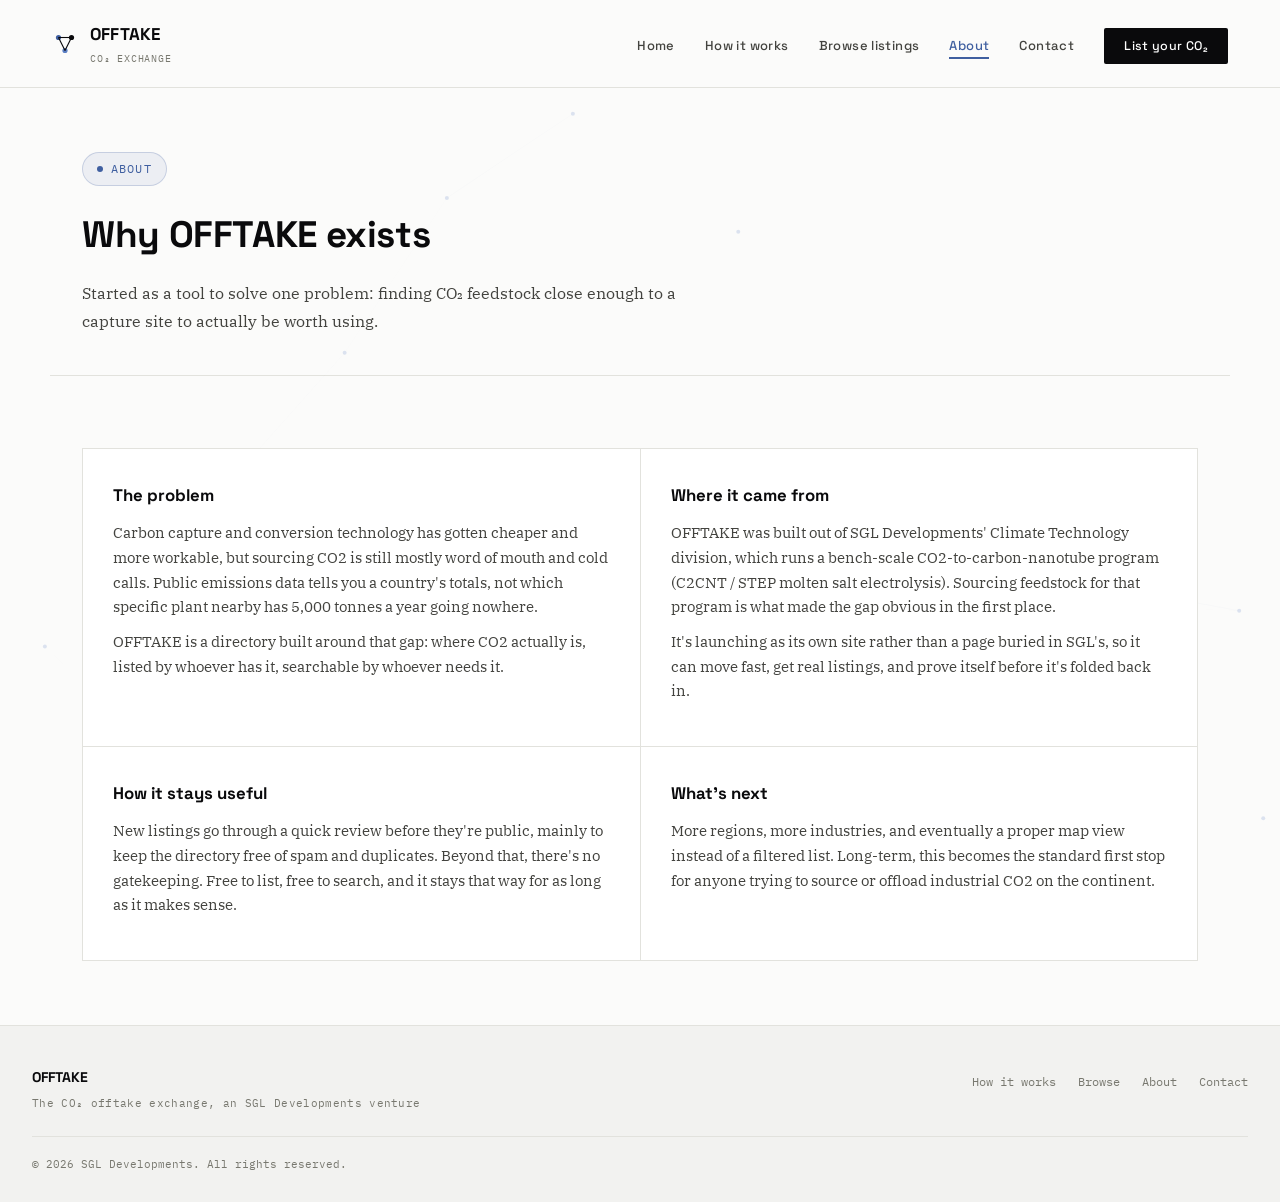
==== about.html @ b234b7af "offtake v1" ====
<!DOCTYPE html>
<html lang="en">
<head>
<meta charset="UTF-8">
<meta name="viewport" content="width=device-width, initial-scale=1.0">
<title>About | OFFTAKE</title>
<meta name="description" content="About OFFTAKE, an SGL Developments venture.">
<style>
@import url('https://fonts.googleapis.com/css2?family=Space+Grotesk:wght@400;500;600;700&family=IBM+Plex+Serif:ital,wght@0,400;0,500;0,600;1,400&family=IBM+Plex+Mono:wght@400;500&display=swap');

:root{
  --c-bg:#fbfbfa;
  --c-panel:#ffffff;
  --c-panel-2:#f2f2f0;
  --c-ink:#0a0a0c;
  --c-ink-soft:#43433f;
  --c-gray-3:#78786f;
  --c-gray-line:#e2e2dd;
  --c-blue:#3f5fa0;
  --c-blue-bright:#5b7fc4;
  --c-blue-dim:rgba(63,95,160,0.08);
  --c-blue-glow:rgba(91,127,196,0.18);
  --font-d:'Space Grotesk',sans-serif;
  --font-b:'IBM Plex Serif',serif;
  --font-m:'IBM Plex Mono',monospace;
}
*{box-sizing:border-box;}
html{scroll-behavior:smooth;}
body{
  margin:0;background:var(--c-bg);color:var(--c-ink);
  font-family:var(--font-b);font-size:16.5px;line-height:1.7;
  -webkit-font-smoothing:antialiased;
}
a{color:var(--c-blue);text-decoration:none;}
a:hover{text-decoration:underline;}
::selection{background:var(--c-blue-glow);}

.node-field{position:fixed;inset:0;pointer-events:none;z-index:0;opacity:0.55;}

/* header */
.site-header{position:sticky;top:0;z-index:100;background:rgba(251,251,250,0.9);backdrop-filter:blur(10px);border-bottom:1px solid var(--c-gray-line);}
.header-inner{max-width:1240px;margin:0 auto;display:flex;align-items:center;justify-content:space-between;padding:20px 32px;}
.logo-mark{display:flex;align-items:center;gap:12px;}
.logo-mark svg{width:26px;height:26px;flex-shrink:0;}
.logo-text{font-family:var(--font-d);font-weight:700;font-size:17px;letter-spacing:0.01em;color:var(--c-ink);line-height:1.2;}
.logo-sub{font-family:var(--font-m);font-size:10px;letter-spacing:0.08em;text-transform:uppercase;color:var(--c-gray-3);display:block;margin-top:2px;}
.main-nav ul{display:flex;gap:30px;list-style:none;margin:0;padding:0;align-items:center;}
.main-nav a{font-family:var(--font-d);font-size:13px;font-weight:500;letter-spacing:0.03em;color:var(--c-ink-soft);}
.main-nav a:hover, .main-nav a.active{color:var(--c-blue);text-decoration:none;}
.main-nav a.active{border-bottom:2px solid var(--c-blue);padding-bottom:3px;}
.nav-cta{background:var(--c-ink);color:#fff !important;padding:10px 20px;border-radius:2px;font-size:12.5px !important;border-bottom:none !important;}
.nav-cta:hover{background:var(--c-blue);text-decoration:none !important;}
@media(max-width:760px){.main-nav ul{gap:16px;flex-wrap:wrap;}.main-nav a{font-size:11.5px;}.header-inner{flex-wrap:wrap;row-gap:12px;}}

/* page header used on inner pages instead of the full hero */
.page-head{max-width:1180px;margin:0 auto;padding:64px 32px 40px;border-bottom:1px solid var(--c-gray-line);}
.page-head .eyebrow{margin-bottom:18px;}
.page-head h1{font-family:var(--font-d);font-size:2.3rem;font-weight:700;letter-spacing:-0.01em;margin:0 0 14px;color:var(--c-ink);}
.page-head p{font-size:16px;color:var(--c-ink-soft);max-width:620px;margin:0;}

/* hero (home page only) */
.hero{position:relative;padding:100px 32px 70px;overflow:hidden;border-bottom:1px solid var(--c-gray-line);}
.hero::before{content:'';position:absolute;inset:-10% -10% auto -10%;height:520px;background:radial-gradient(ellipse 55% 55% at 70% 20%, var(--c-blue-glow), transparent 70%);pointer-events:none;}
.hero-inner{max-width:880px;margin:0 auto;position:relative;z-index:2;text-align:left;}
.eyebrow{font-family:var(--font-m);font-size:11.5px;letter-spacing:0.1em;text-transform:uppercase;color:var(--c-blue);display:inline-flex;align-items:center;gap:8px;padding:6px 14px;background:var(--c-blue-dim);border:1px solid rgba(63,95,160,0.22);border-radius:20px;margin-bottom:26px;}
.eyebrow::before{content:'';width:6px;height:6px;border-radius:50%;background:var(--c-blue);}
h1.hero-title{font-family:var(--font-d);font-size:3.1rem;line-height:1.08;font-weight:700;letter-spacing:-0.02em;margin:0 0 22px;color:var(--c-ink);}
h1.hero-title em{font-style:normal;color:var(--c-blue);}
.hero-sub{font-family:var(--font-b);font-size:1.12rem;color:var(--c-ink-soft);max-width:620px;margin:0 0 36px;}
.hero-cta{display:flex;gap:14px;flex-wrap:wrap;margin-bottom:56px;}
.btn{font-family:var(--font-d);font-size:13.5px;font-weight:600;letter-spacing:0.02em;padding:14px 26px;border-radius:2px;display:inline-block;cursor:pointer;border:none;transition:all .15s;}
.btn-primary{background:var(--c-ink);color:#fff;}
.btn-primary:hover{background:var(--c-blue);text-decoration:none;transform:translateY(-1px);}
.btn-ghost{border:1px solid var(--c-ink);color:var(--c-ink);background:transparent;}
.btn-ghost:hover{border-color:var(--c-blue);color:var(--c-blue);text-decoration:none;}

.stat-strip{display:grid;grid-template-columns:repeat(4,1fr);gap:1px;background:var(--c-gray-line);border:1px solid var(--c-gray-line);max-width:880px;}
.stat-card{background:var(--c-panel);padding:22px 20px;}
.stat-num{font-family:var(--font-d);font-size:1.7rem;font-weight:700;color:var(--c-ink);}
.stat-label{font-family:var(--font-m);font-size:10px;text-transform:uppercase;letter-spacing:0.06em;color:var(--c-gray-3);margin-top:6px;}
@media(max-width:700px){.stat-strip{grid-template-columns:1fr 1fr;}h1.hero-title{font-size:2.2rem;}}

section.block{max-width:1180px;margin:0 auto;padding:64px 32px;border-bottom:1px solid var(--c-gray-line);position:relative;z-index:2;}
section.block:last-of-type{border-bottom:none;}
.section-head{max-width:680px;margin:0 0 32px;}
.section-label{font-family:var(--font-m);font-size:11px;text-transform:uppercase;letter-spacing:0.1em;color:var(--c-blue);margin-bottom:10px;display:block;}
.section-head h2{font-family:var(--font-d);font-size:1.8rem;font-weight:700;letter-spacing:-0.01em;color:var(--c-ink);margin:0 0 12px;}
.section-head p{color:var(--c-ink-soft);font-size:15.5px;max-width:640px;}

.how-grid{display:grid;grid-template-columns:repeat(3,1fr);gap:1px;background:var(--c-gray-line);border:1px solid var(--c-gray-line);}
.how-card{background:var(--c-panel);padding:30px 26px;}
.how-num{font-family:var(--font-m);font-size:11px;color:var(--c-blue);margin-bottom:14px;}
.how-card h3{font-family:var(--font-d);font-size:16px;font-weight:600;margin:0 0 10px;color:var(--c-ink);}
.how-card p{font-size:14.5px;color:var(--c-ink-soft);margin:0;}
@media(max-width:760px){.how-grid{grid-template-columns:1fr;}}

.search-panel{background:var(--c-panel);border:1px solid var(--c-gray-line);padding:24px 26px;margin-bottom:28px;}
.search-row{display:grid;grid-template-columns:1.3fr 1fr 1fr 1fr auto;gap:12px;align-items:end;}
.field label{display:block;font-family:var(--font-m);font-size:10.5px;text-transform:uppercase;letter-spacing:0.05em;color:var(--c-gray-3);margin-bottom:7px;}
.field input, .field select{width:100%;padding:10px 12px;border:1px solid var(--c-gray-line);background:var(--c-bg);font-family:var(--font-b);font-size:14px;color:var(--c-ink);border-radius:2px;}
.field input:focus, .field select:focus{outline:none;border-color:var(--c-blue);}
@media(max-width:900px){.search-row{grid-template-columns:1fr 1fr;}}

.results-meta{font-family:var(--font-m);font-size:12px;color:var(--c-gray-3);margin-bottom:16px;}
.listing-grid{display:grid;grid-template-columns:repeat(3,1fr);gap:16px;}
.listing-card{background:var(--c-panel);border:1px solid var(--c-gray-line);padding:22px 22px 20px;position:relative;transition:border-color .15s,transform .15s;}
.listing-card:hover{border-color:var(--c-blue-bright);transform:translateY(-2px);}
.listing-top{display:flex;justify-content:space-between;align-items:flex-start;margin-bottom:14px;}
.listing-industry{font-family:var(--font-m);font-size:10px;text-transform:uppercase;letter-spacing:0.06em;color:var(--c-blue);background:var(--c-blue-dim);padding:4px 9px;border-radius:12px;}
.listing-status{font-family:var(--font-m);font-size:9.5px;text-transform:uppercase;color:var(--c-gray-3);}
.listing-card h3{font-family:var(--font-d);font-size:16px;font-weight:600;margin:0 0 6px;color:var(--c-ink);}
.listing-loc{font-family:var(--font-m);font-size:12px;color:var(--c-gray-3);margin-bottom:14px;}
.listing-metrics{display:flex;gap:18px;margin-bottom:14px;}
.lm-val{font-family:var(--font-d);font-size:1.2rem;font-weight:700;color:var(--c-ink);}
.lm-label{font-family:var(--font-m);font-size:9.5px;text-transform:uppercase;color:var(--c-gray-3);margin-top:2px;}
.listing-notes{font-size:13.5px;color:var(--c-ink-soft);margin-bottom:16px;min-height:36px;}
.listing-request{display:block;text-align:center;font-family:var(--font-d);font-size:12.5px;font-weight:600;padding:9px;border:1px solid var(--c-ink);color:var(--c-ink);border-radius:2px;}
.listing-request:hover{background:var(--c-ink);color:#fff;text-decoration:none;}
@media(max-width:900px){.listing-grid{grid-template-columns:1fr 1fr;}}
@media(max-width:640px){.listing-grid{grid-template-columns:1fr;}}
.empty-state{font-family:var(--font-m);font-size:13px;color:var(--c-gray-3);padding:30px 0;text-align:center;}

/* the submit-a-listing form, lives on its own page now */
.form-shell{background:var(--c-panel);border:1px solid var(--c-gray-line);padding:36px;max-width:640px;}
.form-grid{display:grid;grid-template-columns:1fr 1fr;gap:16px;}
.form-grid .full{grid-column:1 / -1;}
.field textarea{width:100%;padding:10px 12px;border:1px solid var(--c-gray-line);background:var(--c-bg);font-family:var(--font-b);font-size:14px;color:var(--c-ink);border-radius:2px;resize:vertical;min-height:80px;}
.form-actions{margin-top:24px;display:flex;gap:12px;}
.form-success{display:none;background:var(--c-panel);border:1px solid var(--c-blue-bright);padding:36px;max-width:640px;}
.form-success h3{font-family:var(--font-d);font-size:1.2rem;margin:0 0 10px;color:var(--c-ink);}
.form-success p{color:var(--c-ink-soft);margin:0;}

.edge-grid{display:grid;grid-template-columns:1fr 1fr;gap:1px;background:var(--c-gray-line);border:1px solid var(--c-gray-line);}
.edge-panel{background:var(--c-panel);padding:32px 30px;}
.edge-panel h3{font-family:var(--font-d);font-size:1.05rem;font-weight:700;margin:0 0 12px;color:var(--c-ink);}
.edge-panel p{font-size:14.5px;color:var(--c-ink-soft);margin:0;}
@media(max-width:760px){.edge-grid{grid-template-columns:1fr;}}

/* about page bits */
.about-grid{display:grid;grid-template-columns:1fr 1fr;gap:1px;background:var(--c-gray-line);border:1px solid var(--c-gray-line);margin-top:8px;}
.about-panel{background:var(--c-panel);padding:32px 30px;}
.about-panel h3{font-family:var(--font-d);font-size:1.05rem;font-weight:700;margin:0 0 12px;color:var(--c-ink);}
.about-panel p{font-size:14.5px;color:var(--c-ink-soft);margin:0 0 10px;}
@media(max-width:760px){.about-grid{grid-template-columns:1fr;}}

/* contact page */
.contact-grid{display:grid;grid-template-columns:1fr 1fr;gap:40px;align-items:start;}
.contact-card{background:var(--c-panel);border:1px solid var(--c-gray-line);padding:30px;}
.contact-card h3{font-family:var(--font-d);font-size:1.05rem;margin:0 0 14px;color:var(--c-ink);}
.contact-row{display:flex;justify-content:space-between;padding:12px 0;border-top:1px solid var(--c-gray-line);font-family:var(--font-m);font-size:13px;}
.contact-row:first-of-type{border-top:none;}
.contact-row span:first-child{color:var(--c-gray-3);}
@media(max-width:820px){.contact-grid{grid-template-columns:1fr;}}

.site-footer{border-top:1px solid var(--c-gray-line);background:var(--c-panel-2);padding:40px 32px 28px;}
.footer-inner{max-width:1240px;margin:0 auto;}
.footer-top{display:flex;justify-content:space-between;flex-wrap:wrap;gap:20px;margin-bottom:24px;}
.footer-brand{font-family:var(--font-d);font-size:14px;font-weight:700;color:var(--c-ink);}
.footer-brand span{font-family:var(--font-m);font-weight:400;font-size:11px;color:var(--c-gray-3);display:block;margin-top:4px;letter-spacing:0.03em;}
.footer-links{display:flex;gap:22px;list-style:none;margin:0;padding:0;}
.footer-links a{font-family:var(--font-m);font-size:12px;color:var(--c-gray-3);}
.footer-links a:hover{color:var(--c-blue);}
.footer-bottom{font-family:var(--font-m);font-size:11px;color:var(--c-gray-3);border-top:1px solid var(--c-gray-line);padding-top:18px;display:flex;justify-content:space-between;flex-wrap:wrap;gap:8px;}
@media(max-width:600px){h1.hero-title{font-size:2.1rem;}.page-head h1{font-size:1.8rem;}}

</style>
</head>
<body>

<svg class="node-field" id="node-field" xmlns="http://www.w3.org/2000/svg"></svg>

<header class="site-header">
  <div class="header-inner">
    <a href="index.html" class="logo-mark">
      <svg viewBox="0 0 24 24" fill="none" xmlns="http://www.w3.org/2000/svg">
        <circle cx="6" cy="6" r="2.4" fill="#3f5fa0"/>
        <circle cx="18" cy="6" r="2.4" fill="#0a0a0c"/>
        <circle cx="12" cy="18" r="2.4" fill="#5b7fc4"/>
        <line x1="6" y1="6" x2="18" y2="6" stroke="#0a0a0c" stroke-width="1"/>
        <line x1="6" y1="6" x2="12" y2="18" stroke="#0a0a0c" stroke-width="1"/>
        <line x1="18" y1="6" x2="12" y2="18" stroke="#0a0a0c" stroke-width="1"/>
      </svg>
      <div><span class="logo-text">OFFTAKE</span><span class="logo-sub">CO&#8322; Exchange</span></div>
    </a>
    <nav class="main-nav" aria-label="Primary">
      <ul>
        <li><a href="index.html">Home</a></li>
        <li><a href="how-it-works.html">How it works</a></li>
        <li><a href="browse.html">Browse listings</a></li>
        <li><a href="about.html" class="active">About</a></li>
        <li><a href="contact.html">Contact</a></li>
        <li><a href="list.html" class="nav-cta">List your CO&#8322;</a></li>
      </ul>
    </nav>
  </div>
</header>

<div class="page-head">
  <span class="eyebrow">About</span>
  <h1>Why OFFTAKE exists</h1>
  <p>Started as a tool to solve one problem: finding CO&#8322; feedstock close enough to a capture site to actually be worth using.</p>
</div>

<section class="block">
  <div class="about-grid">
    <div class="about-panel">
      <h3>The problem</h3>
      <p>Carbon capture and conversion technology has gotten cheaper and more workable, but sourcing CO2 is still mostly word of mouth and cold calls. Public emissions data tells you a country's totals, not which specific plant nearby has 5,000 tonnes a year going nowhere.</p>
      <p>OFFTAKE is a directory built around that gap: where CO2 actually is, listed by whoever has it, searchable by whoever needs it.</p>
    </div>
    <div class="about-panel">
      <h3>Where it came from</h3>
      <p>OFFTAKE was built out of SGL Developments' Climate Technology division, which runs a bench-scale CO2-to-carbon-nanotube program (C2CNT / STEP molten salt electrolysis). Sourcing feedstock for that program is what made the gap obvious in the first place.</p>
      <p>It's launching as its own site rather than a page buried in SGL's, so it can move fast, get real listings, and prove itself before it's folded back in.</p>
    </div>
    <div class="about-panel">
      <h3>How it stays useful</h3>
      <p>New listings go through a quick review before they're public, mainly to keep the directory free of spam and duplicates. Beyond that, there's no gatekeeping. Free to list, free to search, and it stays that way for as long as it makes sense.</p>
    </div>
    <div class="about-panel">
      <h3>What's next</h3>
      <p>More regions, more industries, and eventually a proper map view instead of a filtered list. Long-term, this becomes the standard first stop for anyone trying to source or offload industrial CO2 on the continent.</p>
    </div>
  </div>
</section>

<footer class="site-footer">
  <div class="footer-inner">
    <div class="footer-top">
      <div class="footer-brand">OFFTAKE<span>The CO&#8322; offtake exchange, an SGL Developments venture</span></div>
      <ul class="footer-links">
        <li><a href="how-it-works.html">How it works</a></li>
        <li><a href="browse.html">Browse</a></li>
        <li><a href="about.html">About</a></li>
        <li><a href="contact.html">Contact</a></li>
      </ul>
    </div>
    <div class="footer-bottom">
      <span>&copy; 2026 SGL Developments. All rights reserved.</span>
    </div>
  </div>
</footer>

<script>
window.OFFTAKE_CONFIG = {
  SUPABASE_URL: "",
  SUPABASE_ANON_KEY: "",
  TABLE_NAME: "co2_listings",
  CONTACT_INBOX: "exchange@sgldevelopments.site"
};
</script>
<script>
// listings, either from supabase if config.js is filled in, or this seed set
// company names here are placeholders, swap for real ones once real listings come in

var SEED_LISTINGS = [
  {id:"s1", company:"Highveld Brewing Co.", industry:"Brewery", country:"South Africa", region:"Gauteng", postal:"1930", volume:3200, purity:"Food-grade", notes:"Fermentation CO2, currently vented, available immediately.", email:"ops@example-brewery.co.za", status:"verified"},
  {id:"s2", company:"Vaal Cement Works", industry:"Cement", country:"South Africa", region:"Gauteng", postal:"1911", volume:48000, purity:"Industrial", notes:"Flue gas stream, capture-ready site, looking for long-term offtake.", email:"sustainability@example-cement.co.za", status:"verified"},
  {id:"s3", company:"Sedibeng Chemical Supply", industry:"Chemical", country:"South Africa", region:"Gauteng", postal:"1900", volume:12500, purity:"Industrial", notes:"Byproduct CO2 from ammonia process.", email:"info@example-chem.co.za", status:"verified"},
  {id:"s4", company:"Karoo Power Station", industry:"Power", country:"South Africa", region:"Northern Cape", postal:"8801", volume:210000, purity:"Industrial", notes:"Large-scale flue gas, exploring pilot capture partnerships.", email:"partnerships@example-power.co.za", status:"verified"},
  {id:"s5", company:"Durban Gas Distributors", industry:"Gas supplier", country:"South Africa", region:"KwaZulu-Natal", postal:"4001", volume:5400, purity:"Food-grade", notes:"Surplus food-grade CO2, flexible contract terms.", email:"sales@example-gas.co.za", status:"verified"},
  {id:"s6", company:"Nairobi Craft Brewers", industry:"Brewery", country:"Kenya", region:"Nairobi", postal:"00100", volume:1800, purity:"Food-grade", notes:"Small volume, ideal for pilot-scale buyers.", email:"hello@example-nairobi.co.ke", status:"verified"}
];

var sessionAdded = JSON.parse(localStorage.getItem("offtake_local_listings") || "[]");

function configured(){
  var c = window.OFFTAKE_CONFIG || {};
  return !!(c.SUPABASE_URL && c.SUPABASE_ANON_KEY);
}

function fetchListings(){
  if (!configured()){
    return Promise.resolve(SEED_LISTINGS.concat(sessionAdded));
  }
  var c = window.OFFTAKE_CONFIG;
  var url = c.SUPABASE_URL + "/rest/v1/" + c.TABLE_NAME + "?select=*&status=eq.verified";
  return fetch(url, {
    headers: { "apikey": c.SUPABASE_ANON_KEY, "Authorization": "Bearer " + c.SUPABASE_ANON_KEY }
  }).then(function(r){ return r.json(); })
    .then(function(rows){
      return rows.map(function(r){
        return { id:r.id, company:r.company_name, industry:r.industry, country:r.country, region:r.region, postal:r.postal_code, volume:r.co2_volume_tpy, purity:r.co2_purity, notes:r.notes, email:r.contact_email, status:r.status };
      }).concat(sessionAdded);
    })
    .catch(function(){ return SEED_LISTINGS.concat(sessionAdded); });
}

function matchesFilters(l, loc, industry, minvol, purity){
  if (loc){
    var hay = (l.country+" "+l.region+" "+l.postal).toLowerCase();
    if (hay.indexOf(loc.toLowerCase()) === -1) return false;
  }
  if (industry && l.industry !== industry) return false;
  if (minvol && Number(l.volume) < Number(minvol)) return false;
  if (purity && l.purity !== purity) return false;
  return true;
}

function renderStats(list){
  var elListings = document.getElementById("stat-listings");
  if (!elListings) return;
  elListings.textContent = list.length;
  var vol = list.reduce(function(s,l){ return s + (Number(l.volume)||0); },0);
  document.getElementById("stat-volume").textContent = vol >= 1000 ? Math.round(vol/1000)+"k" : vol;
  document.getElementById("stat-regions").textContent = new Set(list.map(function(l){return l.region;})).size;
  document.getElementById("stat-industries").textContent = new Set(list.map(function(l){return l.industry;})).size;
}

function renderListings(list){
  var grid = document.getElementById("listing-grid");
  if (!grid) return;
  var meta = document.getElementById("results-meta");
  grid.innerHTML = "";
  if (!list.length){
    grid.innerHTML = "<div class='empty-state'>No listings match those filters yet. Widen the search, or be the first to list in this region.</div>";
    if (meta) meta.textContent = "0 results";
    return;
  }
  if (meta) meta.textContent = list.length + " result" + (list.length===1?"":"s");
  list.forEach(function(l){
    var card = document.createElement("div");
    card.className = "listing-card";
    var subject = encodeURIComponent("OFFTAKE inquiry: "+l.company);
    var body = encodeURIComponent("Hi, I found your CO2 listing on OFFTAKE ("+l.company+", "+l.region+", "+l.country+") and would like to discuss an offtake arrangement.");
    var mailto = "mailto:"+l.email+"?subject="+subject+"&body="+body;
    card.innerHTML =
      "<div class='listing-top'><span class='listing-industry'>"+l.industry+"</span><span class='listing-status'>"+(l.status==="verified"?"Verified":"Pending review")+"</span></div>" +
      "<h3>"+l.company+"</h3>" +
      "<div class='listing-loc'>"+l.region+", "+l.country+(l.postal? " &middot; "+l.postal:"")+"</div>" +
      "<div class='listing-metrics'>" +
        "<div><div class='lm-val'>"+Number(l.volume).toLocaleString()+"</div><div class='lm-label'>t CO2 / yr</div></div>" +
        "<div><div class='lm-val'>"+(l.purity||"Unknown")+"</div><div class='lm-label'>Purity</div></div>" +
      "</div>" +
      "<div class='listing-notes'>"+(l.notes||"")+"</div>" +
      "<a class='listing-request' href='"+mailto+"'>Request introduction</a>";
    grid.appendChild(card);
  });
}

var ALL_LISTINGS = [];

function applyFilters(){
  var loc = document.getElementById("f-location").value.trim();
  var industry = document.getElementById("f-industry").value;
  var minvol = document.getElementById("f-minvol").value;
  var purity = document.getElementById("f-purity").value;
  var filtered = ALL_LISTINGS.filter(function(l){ return matchesFilters(l, loc, industry, minvol, purity); });
  renderListings(filtered);
}

function submitListing(e){
  e.preventDefault();
  var listing = {
    id: "local-"+Date.now(),
    company: document.getElementById("in-company").value,
    industry: document.getElementById("in-industry").value,
    country: document.getElementById("in-country").value,
    region: document.getElementById("in-region").value,
    postal: document.getElementById("in-postal").value,
    volume: document.getElementById("in-volume").value,
    purity: document.getElementById("in-purity").value,
    notes: document.getElementById("in-notes").value,
    email: document.getElementById("in-email").value,
    status: "pending"
  };

  if (configured()){
    var c = window.OFFTAKE_CONFIG;
    fetch(c.SUPABASE_URL + "/rest/v1/" + c.TABLE_NAME, {
      method: "POST",
      headers: {
        "apikey": c.SUPABASE_ANON_KEY,
        "Authorization": "Bearer " + c.SUPABASE_ANON_KEY,
        "Content-Type": "application/json",
        "Prefer": "return=minimal"
      },
      body: JSON.stringify({
        company_name: listing.company, industry: listing.industry, country: listing.country,
        region: listing.region, postal_code: listing.postal, co2_volume_tpy: listing.volume,
        co2_purity: listing.purity, notes: listing.notes, contact_email: listing.email
      })
    }).catch(function(){});
  }

  sessionAdded.push(listing);
  localStorage.setItem("offtake_local_listings", JSON.stringify(sessionAdded));

  document.getElementById("listing-form").style.display = "none";
  document.getElementById("form-success").style.display = "block";
}

// background dots + lines, random points connected if close enough
function drawNodes(){
  var svg = document.getElementById("node-field");
  if (!svg) return;
  var w = window.innerWidth, h = Math.max(window.innerHeight, 900);
  svg.setAttribute("viewBox","0 0 "+w+" "+h);
  var pts = [];
  var n = Math.min(22, Math.floor((w*h)/70000));
  for (var i=0;i<n;i++){ pts.push([Math.random()*w, Math.random()*h]); }
  var html = "";
  for (var a=0;a<pts.length;a++){
    for (var b=a+1;b<pts.length;b++){
      var dx=pts[a][0]-pts[b][0], dy=pts[a][1]-pts[b][1];
      var d=Math.sqrt(dx*dx+dy*dy);
      if (d < 220){
        html += "<line x1='"+pts[a][0]+"' y1='"+pts[a][1]+"' x2='"+pts[b][0]+"' y2='"+pts[b][1]+"' stroke='#3f5fa0' stroke-width='0.6' opacity='"+(0.12*(1-d/220))+"'/>";
      }
    }
  }
  pts.forEach(function(p){ html += "<circle cx='"+p[0]+"' cy='"+p[1]+"' r='2' fill='#5b7fc4' opacity='0.35'/>"; });
  svg.innerHTML = html;
}

document.addEventListener("DOMContentLoaded", function(){
  drawNodes();

  if (document.getElementById("listing-grid")){
    fetchListings().then(function(list){
      ALL_LISTINGS = list;
      renderStats(ALL_LISTINGS);
      renderListings(ALL_LISTINGS);
    });
  } else if (document.getElementById("stat-listings")){
    fetchListings().then(function(list){ renderStats(list); });
  }
});

</script>
</body>
</html>
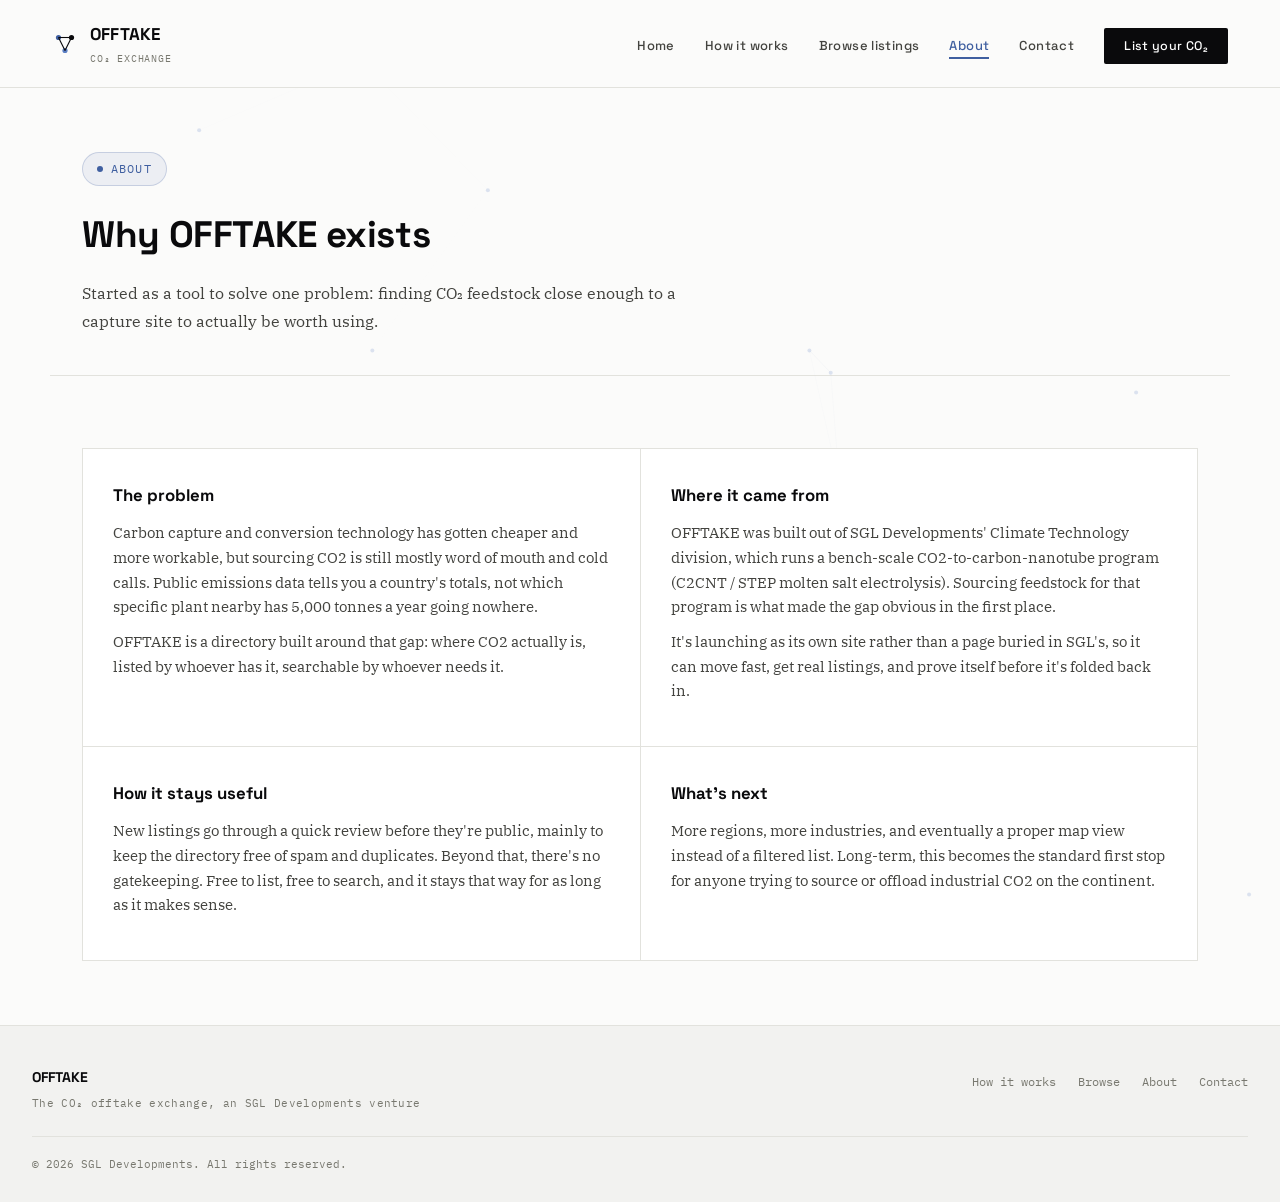
==== commit c585a8ff: "config path" ====
--- a/about.html
+++ b/about.html
@@ -5,165 +5,7 @@
 <meta name="viewport" content="width=device-width, initial-scale=1.0">
 <title>About | OFFTAKE</title>
 <meta name="description" content="About OFFTAKE, an SGL Developments venture.">
-<style>
-@import url('https://fonts.googleapis.com/css2?family=Space+Grotesk:wght@400;500;600;700&family=IBM+Plex+Serif:ital,wght@0,400;0,500;0,600;1,400&family=IBM+Plex+Mono:wght@400;500&display=swap');
-
-:root{
-  --c-bg:#fbfbfa;
-  --c-panel:#ffffff;
-  --c-panel-2:#f2f2f0;
-  --c-ink:#0a0a0c;
-  --c-ink-soft:#43433f;
-  --c-gray-3:#78786f;
-  --c-gray-line:#e2e2dd;
-  --c-blue:#3f5fa0;
-  --c-blue-bright:#5b7fc4;
-  --c-blue-dim:rgba(63,95,160,0.08);
-  --c-blue-glow:rgba(91,127,196,0.18);
-  --font-d:'Space Grotesk',sans-serif;
-  --font-b:'IBM Plex Serif',serif;
-  --font-m:'IBM Plex Mono',monospace;
-}
-*{box-sizing:border-box;}
-html{scroll-behavior:smooth;}
-body{
-  margin:0;background:var(--c-bg);color:var(--c-ink);
-  font-family:var(--font-b);font-size:16.5px;line-height:1.7;
-  -webkit-font-smoothing:antialiased;
-}
-a{color:var(--c-blue);text-decoration:none;}
-a:hover{text-decoration:underline;}
-::selection{background:var(--c-blue-glow);}
-
-.node-field{position:fixed;inset:0;pointer-events:none;z-index:0;opacity:0.55;}
-
-/* header */
-.site-header{position:sticky;top:0;z-index:100;background:rgba(251,251,250,0.9);backdrop-filter:blur(10px);border-bottom:1px solid var(--c-gray-line);}
-.header-inner{max-width:1240px;margin:0 auto;display:flex;align-items:center;justify-content:space-between;padding:20px 32px;}
-.logo-mark{display:flex;align-items:center;gap:12px;}
-.logo-mark svg{width:26px;height:26px;flex-shrink:0;}
-.logo-text{font-family:var(--font-d);font-weight:700;font-size:17px;letter-spacing:0.01em;color:var(--c-ink);line-height:1.2;}
-.logo-sub{font-family:var(--font-m);font-size:10px;letter-spacing:0.08em;text-transform:uppercase;color:var(--c-gray-3);display:block;margin-top:2px;}
-.main-nav ul{display:flex;gap:30px;list-style:none;margin:0;padding:0;align-items:center;}
-.main-nav a{font-family:var(--font-d);font-size:13px;font-weight:500;letter-spacing:0.03em;color:var(--c-ink-soft);}
-.main-nav a:hover, .main-nav a.active{color:var(--c-blue);text-decoration:none;}
-.main-nav a.active{border-bottom:2px solid var(--c-blue);padding-bottom:3px;}
-.nav-cta{background:var(--c-ink);color:#fff !important;padding:10px 20px;border-radius:2px;font-size:12.5px !important;border-bottom:none !important;}
-.nav-cta:hover{background:var(--c-blue);text-decoration:none !important;}
-@media(max-width:760px){.main-nav ul{gap:16px;flex-wrap:wrap;}.main-nav a{font-size:11.5px;}.header-inner{flex-wrap:wrap;row-gap:12px;}}
-
-/* page header used on inner pages instead of the full hero */
-.page-head{max-width:1180px;margin:0 auto;padding:64px 32px 40px;border-bottom:1px solid var(--c-gray-line);}
-.page-head .eyebrow{margin-bottom:18px;}
-.page-head h1{font-family:var(--font-d);font-size:2.3rem;font-weight:700;letter-spacing:-0.01em;margin:0 0 14px;color:var(--c-ink);}
-.page-head p{font-size:16px;color:var(--c-ink-soft);max-width:620px;margin:0;}
-
-/* hero (home page only) */
-.hero{position:relative;padding:100px 32px 70px;overflow:hidden;border-bottom:1px solid var(--c-gray-line);}
-.hero::before{content:'';position:absolute;inset:-10% -10% auto -10%;height:520px;background:radial-gradient(ellipse 55% 55% at 70% 20%, var(--c-blue-glow), transparent 70%);pointer-events:none;}
-.hero-inner{max-width:880px;margin:0 auto;position:relative;z-index:2;text-align:left;}
-.eyebrow{font-family:var(--font-m);font-size:11.5px;letter-spacing:0.1em;text-transform:uppercase;color:var(--c-blue);display:inline-flex;align-items:center;gap:8px;padding:6px 14px;background:var(--c-blue-dim);border:1px solid rgba(63,95,160,0.22);border-radius:20px;margin-bottom:26px;}
-.eyebrow::before{content:'';width:6px;height:6px;border-radius:50%;background:var(--c-blue);}
-h1.hero-title{font-family:var(--font-d);font-size:3.1rem;line-height:1.08;font-weight:700;letter-spacing:-0.02em;margin:0 0 22px;color:var(--c-ink);}
-h1.hero-title em{font-style:normal;color:var(--c-blue);}
-.hero-sub{font-family:var(--font-b);font-size:1.12rem;color:var(--c-ink-soft);max-width:620px;margin:0 0 36px;}
-.hero-cta{display:flex;gap:14px;flex-wrap:wrap;margin-bottom:56px;}
-.btn{font-family:var(--font-d);font-size:13.5px;font-weight:600;letter-spacing:0.02em;padding:14px 26px;border-radius:2px;display:inline-block;cursor:pointer;border:none;transition:all .15s;}
-.btn-primary{background:var(--c-ink);color:#fff;}
-.btn-primary:hover{background:var(--c-blue);text-decoration:none;transform:translateY(-1px);}
-.btn-ghost{border:1px solid var(--c-ink);color:var(--c-ink);background:transparent;}
-.btn-ghost:hover{border-color:var(--c-blue);color:var(--c-blue);text-decoration:none;}
-
-.stat-strip{display:grid;grid-template-columns:repeat(4,1fr);gap:1px;background:var(--c-gray-line);border:1px solid var(--c-gray-line);max-width:880px;}
-.stat-card{background:var(--c-panel);padding:22px 20px;}
-.stat-num{font-family:var(--font-d);font-size:1.7rem;font-weight:700;color:var(--c-ink);}
-.stat-label{font-family:var(--font-m);font-size:10px;text-transform:uppercase;letter-spacing:0.06em;color:var(--c-gray-3);margin-top:6px;}
-@media(max-width:700px){.stat-strip{grid-template-columns:1fr 1fr;}h1.hero-title{font-size:2.2rem;}}
-
-section.block{max-width:1180px;margin:0 auto;padding:64px 32px;border-bottom:1px solid var(--c-gray-line);position:relative;z-index:2;}
-section.block:last-of-type{border-bottom:none;}
-.section-head{max-width:680px;margin:0 0 32px;}
-.section-label{font-family:var(--font-m);font-size:11px;text-transform:uppercase;letter-spacing:0.1em;color:var(--c-blue);margin-bottom:10px;display:block;}
-.section-head h2{font-family:var(--font-d);font-size:1.8rem;font-weight:700;letter-spacing:-0.01em;color:var(--c-ink);margin:0 0 12px;}
-.section-head p{color:var(--c-ink-soft);font-size:15.5px;max-width:640px;}
-
-.how-grid{display:grid;grid-template-columns:repeat(3,1fr);gap:1px;background:var(--c-gray-line);border:1px solid var(--c-gray-line);}
-.how-card{background:var(--c-panel);padding:30px 26px;}
-.how-num{font-family:var(--font-m);font-size:11px;color:var(--c-blue);margin-bottom:14px;}
-.how-card h3{font-family:var(--font-d);font-size:16px;font-weight:600;margin:0 0 10px;color:var(--c-ink);}
-.how-card p{font-size:14.5px;color:var(--c-ink-soft);margin:0;}
-@media(max-width:760px){.how-grid{grid-template-columns:1fr;}}
-
-.search-panel{background:var(--c-panel);border:1px solid var(--c-gray-line);padding:24px 26px;margin-bottom:28px;}
-.search-row{display:grid;grid-template-columns:1.3fr 1fr 1fr 1fr auto;gap:12px;align-items:end;}
-.field label{display:block;font-family:var(--font-m);font-size:10.5px;text-transform:uppercase;letter-spacing:0.05em;color:var(--c-gray-3);margin-bottom:7px;}
-.field input, .field select{width:100%;padding:10px 12px;border:1px solid var(--c-gray-line);background:var(--c-bg);font-family:var(--font-b);font-size:14px;color:var(--c-ink);border-radius:2px;}
-.field input:focus, .field select:focus{outline:none;border-color:var(--c-blue);}
-@media(max-width:900px){.search-row{grid-template-columns:1fr 1fr;}}
-
-.results-meta{font-family:var(--font-m);font-size:12px;color:var(--c-gray-3);margin-bottom:16px;}
-.listing-grid{display:grid;grid-template-columns:repeat(3,1fr);gap:16px;}
-.listing-card{background:var(--c-panel);border:1px solid var(--c-gray-line);padding:22px 22px 20px;position:relative;transition:border-color .15s,transform .15s;}
-.listing-card:hover{border-color:var(--c-blue-bright);transform:translateY(-2px);}
-.listing-top{display:flex;justify-content:space-between;align-items:flex-start;margin-bottom:14px;}
-.listing-industry{font-family:var(--font-m);font-size:10px;text-transform:uppercase;letter-spacing:0.06em;color:var(--c-blue);background:var(--c-blue-dim);padding:4px 9px;border-radius:12px;}
-.listing-status{font-family:var(--font-m);font-size:9.5px;text-transform:uppercase;color:var(--c-gray-3);}
-.listing-card h3{font-family:var(--font-d);font-size:16px;font-weight:600;margin:0 0 6px;color:var(--c-ink);}
-.listing-loc{font-family:var(--font-m);font-size:12px;color:var(--c-gray-3);margin-bottom:14px;}
-.listing-metrics{display:flex;gap:18px;margin-bottom:14px;}
-.lm-val{font-family:var(--font-d);font-size:1.2rem;font-weight:700;color:var(--c-ink);}
-.lm-label{font-family:var(--font-m);font-size:9.5px;text-transform:uppercase;color:var(--c-gray-3);margin-top:2px;}
-.listing-notes{font-size:13.5px;color:var(--c-ink-soft);margin-bottom:16px;min-height:36px;}
-.listing-request{display:block;text-align:center;font-family:var(--font-d);font-size:12.5px;font-weight:600;padding:9px;border:1px solid var(--c-ink);color:var(--c-ink);border-radius:2px;}
-.listing-request:hover{background:var(--c-ink);color:#fff;text-decoration:none;}
-@media(max-width:900px){.listing-grid{grid-template-columns:1fr 1fr;}}
-@media(max-width:640px){.listing-grid{grid-template-columns:1fr;}}
-.empty-state{font-family:var(--font-m);font-size:13px;color:var(--c-gray-3);padding:30px 0;text-align:center;}
-
-/* the submit-a-listing form, lives on its own page now */
-.form-shell{background:var(--c-panel);border:1px solid var(--c-gray-line);padding:36px;max-width:640px;}
-.form-grid{display:grid;grid-template-columns:1fr 1fr;gap:16px;}
-.form-grid .full{grid-column:1 / -1;}
-.field textarea{width:100%;padding:10px 12px;border:1px solid var(--c-gray-line);background:var(--c-bg);font-family:var(--font-b);font-size:14px;color:var(--c-ink);border-radius:2px;resize:vertical;min-height:80px;}
-.form-actions{margin-top:24px;display:flex;gap:12px;}
-.form-success{display:none;background:var(--c-panel);border:1px solid var(--c-blue-bright);padding:36px;max-width:640px;}
-.form-success h3{font-family:var(--font-d);font-size:1.2rem;margin:0 0 10px;color:var(--c-ink);}
-.form-success p{color:var(--c-ink-soft);margin:0;}
-
-.edge-grid{display:grid;grid-template-columns:1fr 1fr;gap:1px;background:var(--c-gray-line);border:1px solid var(--c-gray-line);}
-.edge-panel{background:var(--c-panel);padding:32px 30px;}
-.edge-panel h3{font-family:var(--font-d);font-size:1.05rem;font-weight:700;margin:0 0 12px;color:var(--c-ink);}
-.edge-panel p{font-size:14.5px;color:var(--c-ink-soft);margin:0;}
-@media(max-width:760px){.edge-grid{grid-template-columns:1fr;}}
-
-/* about page bits */
-.about-grid{display:grid;grid-template-columns:1fr 1fr;gap:1px;background:var(--c-gray-line);border:1px solid var(--c-gray-line);margin-top:8px;}
-.about-panel{background:var(--c-panel);padding:32px 30px;}
-.about-panel h3{font-family:var(--font-d);font-size:1.05rem;font-weight:700;margin:0 0 12px;color:var(--c-ink);}
-.about-panel p{font-size:14.5px;color:var(--c-ink-soft);margin:0 0 10px;}
-@media(max-width:760px){.about-grid{grid-template-columns:1fr;}}
-
-/* contact page */
-.contact-grid{display:grid;grid-template-columns:1fr 1fr;gap:40px;align-items:start;}
-.contact-card{background:var(--c-panel);border:1px solid var(--c-gray-line);padding:30px;}
-.contact-card h3{font-family:var(--font-d);font-size:1.05rem;margin:0 0 14px;color:var(--c-ink);}
-.contact-row{display:flex;justify-content:space-between;padding:12px 0;border-top:1px solid var(--c-gray-line);font-family:var(--font-m);font-size:13px;}
-.contact-row:first-of-type{border-top:none;}
-.contact-row span:first-child{color:var(--c-gray-3);}
-@media(max-width:820px){.contact-grid{grid-template-columns:1fr;}}
-
-.site-footer{border-top:1px solid var(--c-gray-line);background:var(--c-panel-2);padding:40px 32px 28px;}
-.footer-inner{max-width:1240px;margin:0 auto;}
-.footer-top{display:flex;justify-content:space-between;flex-wrap:wrap;gap:20px;margin-bottom:24px;}
-.footer-brand{font-family:var(--font-d);font-size:14px;font-weight:700;color:var(--c-ink);}
-.footer-brand span{font-family:var(--font-m);font-weight:400;font-size:11px;color:var(--c-gray-3);display:block;margin-top:4px;letter-spacing:0.03em;}
-.footer-links{display:flex;gap:22px;list-style:none;margin:0;padding:0;}
-.footer-links a{font-family:var(--font-m);font-size:12px;color:var(--c-gray-3);}
-.footer-links a:hover{color:var(--c-blue);}
-.footer-bottom{font-family:var(--font-m);font-size:11px;color:var(--c-gray-3);border-top:1px solid var(--c-gray-line);padding-top:18px;display:flex;justify-content:space-between;flex-wrap:wrap;gap:8px;}
-@media(max-width:600px){h1.hero-title{font-size:2.1rem;}.page-head h1{font-size:1.8rem;}}
-
-</style>
+<link rel="stylesheet" href="style.css">
 </head>
 <body>
 
@@ -241,192 +83,7 @@
   </div>
 </footer>
 
-<script>
-window.OFFTAKE_CONFIG = {
-  SUPABASE_URL: "",
-  SUPABASE_ANON_KEY: "",
-  TABLE_NAME: "co2_listings",
-  CONTACT_INBOX: "exchange@sgldevelopments.site"
-};
-</script>
-<script>
-// listings, either from supabase if config.js is filled in, or this seed set
-// company names here are placeholders, swap for real ones once real listings come in
-
-var SEED_LISTINGS = [
-  {id:"s1", company:"Highveld Brewing Co.", industry:"Brewery", country:"South Africa", region:"Gauteng", postal:"1930", volume:3200, purity:"Food-grade", notes:"Fermentation CO2, currently vented, available immediately.", email:"ops@example-brewery.co.za", status:"verified"},
-  {id:"s2", company:"Vaal Cement Works", industry:"Cement", country:"South Africa", region:"Gauteng", postal:"1911", volume:48000, purity:"Industrial", notes:"Flue gas stream, capture-ready site, looking for long-term offtake.", email:"sustainability@example-cement.co.za", status:"verified"},
-  {id:"s3", company:"Sedibeng Chemical Supply", industry:"Chemical", country:"South Africa", region:"Gauteng", postal:"1900", volume:12500, purity:"Industrial", notes:"Byproduct CO2 from ammonia process.", email:"info@example-chem.co.za", status:"verified"},
-  {id:"s4", company:"Karoo Power Station", industry:"Power", country:"South Africa", region:"Northern Cape", postal:"8801", volume:210000, purity:"Industrial", notes:"Large-scale flue gas, exploring pilot capture partnerships.", email:"partnerships@example-power.co.za", status:"verified"},
-  {id:"s5", company:"Durban Gas Distributors", industry:"Gas supplier", country:"South Africa", region:"KwaZulu-Natal", postal:"4001", volume:5400, purity:"Food-grade", notes:"Surplus food-grade CO2, flexible contract terms.", email:"sales@example-gas.co.za", status:"verified"},
-  {id:"s6", company:"Nairobi Craft Brewers", industry:"Brewery", country:"Kenya", region:"Nairobi", postal:"00100", volume:1800, purity:"Food-grade", notes:"Small volume, ideal for pilot-scale buyers.", email:"hello@example-nairobi.co.ke", status:"verified"}
-];
-
-var sessionAdded = JSON.parse(localStorage.getItem("offtake_local_listings") || "[]");
-
-function configured(){
-  var c = window.OFFTAKE_CONFIG || {};
-  return !!(c.SUPABASE_URL && c.SUPABASE_ANON_KEY);
-}
-
-function fetchListings(){
-  if (!configured()){
-    return Promise.resolve(SEED_LISTINGS.concat(sessionAdded));
-  }
-  var c = window.OFFTAKE_CONFIG;
-  var url = c.SUPABASE_URL + "/rest/v1/" + c.TABLE_NAME + "?select=*&status=eq.verified";
-  return fetch(url, {
-    headers: { "apikey": c.SUPABASE_ANON_KEY, "Authorization": "Bearer " + c.SUPABASE_ANON_KEY }
-  }).then(function(r){ return r.json(); })
-    .then(function(rows){
-      return rows.map(function(r){
-        return { id:r.id, company:r.company_name, industry:r.industry, country:r.country, region:r.region, postal:r.postal_code, volume:r.co2_volume_tpy, purity:r.co2_purity, notes:r.notes, email:r.contact_email, status:r.status };
-      }).concat(sessionAdded);
-    })
-    .catch(function(){ return SEED_LISTINGS.concat(sessionAdded); });
-}
-
-function matchesFilters(l, loc, industry, minvol, purity){
-  if (loc){
-    var hay = (l.country+" "+l.region+" "+l.postal).toLowerCase();
-    if (hay.indexOf(loc.toLowerCase()) === -1) return false;
-  }
-  if (industry && l.industry !== industry) return false;
-  if (minvol && Number(l.volume) < Number(minvol)) return false;
-  if (purity && l.purity !== purity) return false;
-  return true;
-}
-
-function renderStats(list){
-  var elListings = document.getElementById("stat-listings");
-  if (!elListings) return;
-  elListings.textContent = list.length;
-  var vol = list.reduce(function(s,l){ return s + (Number(l.volume)||0); },0);
-  document.getElementById("stat-volume").textContent = vol >= 1000 ? Math.round(vol/1000)+"k" : vol;
-  document.getElementById("stat-regions").textContent = new Set(list.map(function(l){return l.region;})).size;
-  document.getElementById("stat-industries").textContent = new Set(list.map(function(l){return l.industry;})).size;
-}
-
-function renderListings(list){
-  var grid = document.getElementById("listing-grid");
-  if (!grid) return;
-  var meta = document.getElementById("results-meta");
-  grid.innerHTML = "";
-  if (!list.length){
-    grid.innerHTML = "<div class='empty-state'>No listings match those filters yet. Widen the search, or be the first to list in this region.</div>";
-    if (meta) meta.textContent = "0 results";
-    return;
-  }
-  if (meta) meta.textContent = list.length + " result" + (list.length===1?"":"s");
-  list.forEach(function(l){
-    var card = document.createElement("div");
-    card.className = "listing-card";
-    var subject = encodeURIComponent("OFFTAKE inquiry: "+l.company);
-    var body = encodeURIComponent("Hi, I found your CO2 listing on OFFTAKE ("+l.company+", "+l.region+", "+l.country+") and would like to discuss an offtake arrangement.");
-    var mailto = "mailto:"+l.email+"?subject="+subject+"&body="+body;
-    card.innerHTML =
-      "<div class='listing-top'><span class='listing-industry'>"+l.industry+"</span><span class='listing-status'>"+(l.status==="verified"?"Verified":"Pending review")+"</span></div>" +
-      "<h3>"+l.company+"</h3>" +
-      "<div class='listing-loc'>"+l.region+", "+l.country+(l.postal? " &middot; "+l.postal:"")+"</div>" +
-      "<div class='listing-metrics'>" +
-        "<div><div class='lm-val'>"+Number(l.volume).toLocaleString()+"</div><div class='lm-label'>t CO2 / yr</div></div>" +
-        "<div><div class='lm-val'>"+(l.purity||"Unknown")+"</div><div class='lm-label'>Purity</div></div>" +
-      "</div>" +
-      "<div class='listing-notes'>"+(l.notes||"")+"</div>" +
-      "<a class='listing-request' href='"+mailto+"'>Request introduction</a>";
-    grid.appendChild(card);
-  });
-}
-
-var ALL_LISTINGS = [];
-
-function applyFilters(){
-  var loc = document.getElementById("f-location").value.trim();
-  var industry = document.getElementById("f-industry").value;
-  var minvol = document.getElementById("f-minvol").value;
-  var purity = document.getElementById("f-purity").value;
-  var filtered = ALL_LISTINGS.filter(function(l){ return matchesFilters(l, loc, industry, minvol, purity); });
-  renderListings(filtered);
-}
-
-function submitListing(e){
-  e.preventDefault();
-  var listing = {
-    id: "local-"+Date.now(),
-    company: document.getElementById("in-company").value,
-    industry: document.getElementById("in-industry").value,
-    country: document.getElementById("in-country").value,
-    region: document.getElementById("in-region").value,
-    postal: document.getElementById("in-postal").value,
-    volume: document.getElementById("in-volume").value,
-    purity: document.getElementById("in-purity").value,
-    notes: document.getElementById("in-notes").value,
-    email: document.getElementById("in-email").value,
-    status: "pending"
-  };
-
-  if (configured()){
-    var c = window.OFFTAKE_CONFIG;
-    fetch(c.SUPABASE_URL + "/rest/v1/" + c.TABLE_NAME, {
-      method: "POST",
-      headers: {
-        "apikey": c.SUPABASE_ANON_KEY,
-        "Authorization": "Bearer " + c.SUPABASE_ANON_KEY,
-        "Content-Type": "application/json",
-        "Prefer": "return=minimal"
-      },
-      body: JSON.stringify({
-        company_name: listing.company, industry: listing.industry, country: listing.country,
-        region: listing.region, postal_code: listing.postal, co2_volume_tpy: listing.volume,
-        co2_purity: listing.purity, notes: listing.notes, contact_email: listing.email
-      })
-    }).catch(function(){});
-  }
-
-  sessionAdded.push(listing);
-  localStorage.setItem("offtake_local_listings", JSON.stringify(sessionAdded));
-
-  document.getElementById("listing-form").style.display = "none";
-  document.getElementById("form-success").style.display = "block";
-}
-
-// background dots + lines, random points connected if close enough
-function drawNodes(){
-  var svg = document.getElementById("node-field");
-  if (!svg) return;
-  var w = window.innerWidth, h = Math.max(window.innerHeight, 900);
-  svg.setAttribute("viewBox","0 0 "+w+" "+h);
-  var pts = [];
-  var n = Math.min(22, Math.floor((w*h)/70000));
-  for (var i=0;i<n;i++){ pts.push([Math.random()*w, Math.random()*h]); }
-  var html = "";
-  for (var a=0;a<pts.length;a++){
-    for (var b=a+1;b<pts.length;b++){
-      var dx=pts[a][0]-pts[b][0], dy=pts[a][1]-pts[b][1];
-      var d=Math.sqrt(dx*dx+dy*dy);
-      if (d < 220){
-        html += "<line x1='"+pts[a][0]+"' y1='"+pts[a][1]+"' x2='"+pts[b][0]+"' y2='"+pts[b][1]+"' stroke='#3f5fa0' stroke-width='0.6' opacity='"+(0.12*(1-d/220))+"'/>";
-      }
-    }
-  }
-  pts.forEach(function(p){ html += "<circle cx='"+p[0]+"' cy='"+p[1]+"' r='2' fill='#5b7fc4' opacity='0.35'/>"; });
-  svg.innerHTML = html;
-}
-
-document.addEventListener("DOMContentLoaded", function(){
-  drawNodes();
-
-  if (document.getElementById("listing-grid")){
-    fetchListings().then(function(list){
-      ALL_LISTINGS = list;
-      renderStats(ALL_LISTINGS);
-      renderListings(ALL_LISTINGS);
-    });
-  } else if (document.getElementById("stat-listings")){
-    fetchListings().then(function(list){ renderStats(list); });
-  }
-});
-
-</script>
+<script src="config.js"></script>
+<script src="app.js"></script>
 </body>
-</html>
+</html>
--- a/style.css
+++ b/style.css
@@ -0,0 +1,156 @@
+@import url('https://fonts.googleapis.com/css2?family=Space+Grotesk:wght@400;500;600;700&family=IBM+Plex+Serif:ital,wght@0,400;0,500;0,600;1,400&family=IBM+Plex+Mono:wght@400;500&display=swap');
+
+:root{
+  --c-bg:#fbfbfa;
+  --c-panel:#ffffff;
+  --c-panel-2:#f2f2f0;
+  --c-ink:#0a0a0c;
+  --c-ink-soft:#43433f;
+  --c-gray-3:#78786f;
+  --c-gray-line:#e2e2dd;
+  --c-blue:#3f5fa0;
+  --c-blue-bright:#5b7fc4;
+  --c-blue-dim:rgba(63,95,160,0.08);
+  --c-blue-glow:rgba(91,127,196,0.18);
+  --font-d:'Space Grotesk',sans-serif;
+  --font-b:'IBM Plex Serif',serif;
+  --font-m:'IBM Plex Mono',monospace;
+}
+*{box-sizing:border-box;}
+html{scroll-behavior:smooth;}
+body{
+  margin:0;background:var(--c-bg);color:var(--c-ink);
+  font-family:var(--font-b);font-size:16.5px;line-height:1.7;
+  -webkit-font-smoothing:antialiased;
+}
+a{color:var(--c-blue);text-decoration:none;}
+a:hover{text-decoration:underline;}
+::selection{background:var(--c-blue-glow);}
+
+.node-field{position:fixed;inset:0;pointer-events:none;z-index:0;opacity:0.55;}
+
+/* header */
+.site-header{position:sticky;top:0;z-index:100;background:rgba(251,251,250,0.9);backdrop-filter:blur(10px);border-bottom:1px solid var(--c-gray-line);}
+.header-inner{max-width:1240px;margin:0 auto;display:flex;align-items:center;justify-content:space-between;padding:20px 32px;}
+.logo-mark{display:flex;align-items:center;gap:12px;}
+.logo-mark svg{width:26px;height:26px;flex-shrink:0;}
+.logo-text{font-family:var(--font-d);font-weight:700;font-size:17px;letter-spacing:0.01em;color:var(--c-ink);line-height:1.2;}
+.logo-sub{font-family:var(--font-m);font-size:10px;letter-spacing:0.08em;text-transform:uppercase;color:var(--c-gray-3);display:block;margin-top:2px;}
+.main-nav ul{display:flex;gap:30px;list-style:none;margin:0;padding:0;align-items:center;}
+.main-nav a{font-family:var(--font-d);font-size:13px;font-weight:500;letter-spacing:0.03em;color:var(--c-ink-soft);}
+.main-nav a:hover, .main-nav a.active{color:var(--c-blue);text-decoration:none;}
+.main-nav a.active{border-bottom:2px solid var(--c-blue);padding-bottom:3px;}
+.nav-cta{background:var(--c-ink);color:#fff !important;padding:10px 20px;border-radius:2px;font-size:12.5px !important;border-bottom:none !important;}
+.nav-cta:hover{background:var(--c-blue);text-decoration:none !important;}
+@media(max-width:760px){.main-nav ul{gap:16px;flex-wrap:wrap;}.main-nav a{font-size:11.5px;}.header-inner{flex-wrap:wrap;row-gap:12px;}}
+
+/* page header used on inner pages instead of the full hero */
+.page-head{max-width:1180px;margin:0 auto;padding:64px 32px 40px;border-bottom:1px solid var(--c-gray-line);}
+.page-head .eyebrow{margin-bottom:18px;}
+.page-head h1{font-family:var(--font-d);font-size:2.3rem;font-weight:700;letter-spacing:-0.01em;margin:0 0 14px;color:var(--c-ink);}
+.page-head p{font-size:16px;color:var(--c-ink-soft);max-width:620px;margin:0;}
+
+/* hero (home page only) */
+.hero{position:relative;padding:100px 32px 70px;overflow:hidden;border-bottom:1px solid var(--c-gray-line);}
+.hero::before{content:'';position:absolute;inset:-10% -10% auto -10%;height:520px;background:radial-gradient(ellipse 55% 55% at 70% 20%, var(--c-blue-glow), transparent 70%);pointer-events:none;}
+.hero-inner{max-width:880px;margin:0 auto;position:relative;z-index:2;text-align:left;}
+.eyebrow{font-family:var(--font-m);font-size:11.5px;letter-spacing:0.1em;text-transform:uppercase;color:var(--c-blue);display:inline-flex;align-items:center;gap:8px;padding:6px 14px;background:var(--c-blue-dim);border:1px solid rgba(63,95,160,0.22);border-radius:20px;margin-bottom:26px;}
+.eyebrow::before{content:'';width:6px;height:6px;border-radius:50%;background:var(--c-blue);}
+h1.hero-title{font-family:var(--font-d);font-size:3.1rem;line-height:1.08;font-weight:700;letter-spacing:-0.02em;margin:0 0 22px;color:var(--c-ink);}
+h1.hero-title em{font-style:normal;color:var(--c-blue);}
+.hero-sub{font-family:var(--font-b);font-size:1.12rem;color:var(--c-ink-soft);max-width:620px;margin:0 0 36px;}
+.hero-cta{display:flex;gap:14px;flex-wrap:wrap;margin-bottom:56px;}
+.btn{font-family:var(--font-d);font-size:13.5px;font-weight:600;letter-spacing:0.02em;padding:14px 26px;border-radius:2px;display:inline-block;cursor:pointer;border:none;transition:all .15s;}
+.btn-primary{background:var(--c-ink);color:#fff;}
+.btn-primary:hover{background:var(--c-blue);text-decoration:none;transform:translateY(-1px);}
+.btn-ghost{border:1px solid var(--c-ink);color:var(--c-ink);background:transparent;}
+.btn-ghost:hover{border-color:var(--c-blue);color:var(--c-blue);text-decoration:none;}
+
+.stat-strip{display:grid;grid-template-columns:repeat(4,1fr);gap:1px;background:var(--c-gray-line);border:1px solid var(--c-gray-line);max-width:880px;}
+.stat-card{background:var(--c-panel);padding:22px 20px;}
+.stat-num{font-family:var(--font-d);font-size:1.7rem;font-weight:700;color:var(--c-ink);}
+.stat-label{font-family:var(--font-m);font-size:10px;text-transform:uppercase;letter-spacing:0.06em;color:var(--c-gray-3);margin-top:6px;}
+@media(max-width:700px){.stat-strip{grid-template-columns:1fr 1fr;}h1.hero-title{font-size:2.2rem;}}
+
+section.block{max-width:1180px;margin:0 auto;padding:64px 32px;border-bottom:1px solid var(--c-gray-line);position:relative;z-index:2;}
+section.block:last-of-type{border-bottom:none;}
+.section-head{max-width:680px;margin:0 0 32px;}
+.section-label{font-family:var(--font-m);font-size:11px;text-transform:uppercase;letter-spacing:0.1em;color:var(--c-blue);margin-bottom:10px;display:block;}
+.section-head h2{font-family:var(--font-d);font-size:1.8rem;font-weight:700;letter-spacing:-0.01em;color:var(--c-ink);margin:0 0 12px;}
+.section-head p{color:var(--c-ink-soft);font-size:15.5px;max-width:640px;}
+
+.how-grid{display:grid;grid-template-columns:repeat(3,1fr);gap:1px;background:var(--c-gray-line);border:1px solid var(--c-gray-line);}
+.how-card{background:var(--c-panel);padding:30px 26px;}
+.how-num{font-family:var(--font-m);font-size:11px;color:var(--c-blue);margin-bottom:14px;}
+.how-card h3{font-family:var(--font-d);font-size:16px;font-weight:600;margin:0 0 10px;color:var(--c-ink);}
+.how-card p{font-size:14.5px;color:var(--c-ink-soft);margin:0;}
+@media(max-width:760px){.how-grid{grid-template-columns:1fr;}}
+
+.search-panel{background:var(--c-panel);border:1px solid var(--c-gray-line);padding:24px 26px;margin-bottom:28px;}
+.search-row{display:grid;grid-template-columns:1.3fr 1fr 1fr 1fr auto;gap:12px;align-items:end;}
+.field label{display:block;font-family:var(--font-m);font-size:10.5px;text-transform:uppercase;letter-spacing:0.05em;color:var(--c-gray-3);margin-bottom:7px;}
+.field input, .field select{width:100%;padding:10px 12px;border:1px solid var(--c-gray-line);background:var(--c-bg);font-family:var(--font-b);font-size:14px;color:var(--c-ink);border-radius:2px;}
+.field input:focus, .field select:focus{outline:none;border-color:var(--c-blue);}
+@media(max-width:900px){.search-row{grid-template-columns:1fr 1fr;}}
+
+.results-meta{font-family:var(--font-m);font-size:12px;color:var(--c-gray-3);margin-bottom:16px;}
+.listing-grid{display:grid;grid-template-columns:repeat(3,1fr);gap:16px;}
+.listing-card{background:var(--c-panel);border:1px solid var(--c-gray-line);padding:22px 22px 20px;position:relative;transition:border-color .15s,transform .15s;}
+.listing-card:hover{border-color:var(--c-blue-bright);transform:translateY(-2px);}
+.listing-top{display:flex;justify-content:space-between;align-items:flex-start;margin-bottom:14px;}
+.listing-industry{font-family:var(--font-m);font-size:10px;text-transform:uppercase;letter-spacing:0.06em;color:var(--c-blue);background:var(--c-blue-dim);padding:4px 9px;border-radius:12px;}
+.listing-status{font-family:var(--font-m);font-size:9.5px;text-transform:uppercase;color:var(--c-gray-3);}
+.listing-card h3{font-family:var(--font-d);font-size:16px;font-weight:600;margin:0 0 6px;color:var(--c-ink);}
+.listing-loc{font-family:var(--font-m);font-size:12px;color:var(--c-gray-3);margin-bottom:14px;}
+.listing-metrics{display:flex;gap:18px;margin-bottom:14px;}
+.lm-val{font-family:var(--font-d);font-size:1.2rem;font-weight:700;color:var(--c-ink);}
+.lm-label{font-family:var(--font-m);font-size:9.5px;text-transform:uppercase;color:var(--c-gray-3);margin-top:2px;}
+.listing-notes{font-size:13.5px;color:var(--c-ink-soft);margin-bottom:16px;min-height:36px;}
+.listing-request{display:block;text-align:center;font-family:var(--font-d);font-size:12.5px;font-weight:600;padding:9px;border:1px solid var(--c-ink);color:var(--c-ink);border-radius:2px;}
+.listing-request:hover{background:var(--c-ink);color:#fff;text-decoration:none;}
+@media(max-width:900px){.listing-grid{grid-template-columns:1fr 1fr;}}
+@media(max-width:640px){.listing-grid{grid-template-columns:1fr;}}
+.empty-state{font-family:var(--font-m);font-size:13px;color:var(--c-gray-3);padding:30px 0;text-align:center;}
+
+/* the submit-a-listing form, lives on its own page now */
+.form-shell{background:var(--c-panel);border:1px solid var(--c-gray-line);padding:36px;max-width:640px;}
+.form-grid{display:grid;grid-template-columns:1fr 1fr;gap:16px;}
+.form-grid .full{grid-column:1 / -1;}
+.field textarea{width:100%;padding:10px 12px;border:1px solid var(--c-gray-line);background:var(--c-bg);font-family:var(--font-b);font-size:14px;color:var(--c-ink);border-radius:2px;resize:vertical;min-height:80px;}
+.form-actions{margin-top:24px;display:flex;gap:12px;}
+.form-success{display:none;background:var(--c-panel);border:1px solid var(--c-blue-bright);padding:36px;max-width:640px;}
+.form-success h3{font-family:var(--font-d);font-size:1.2rem;margin:0 0 10px;color:var(--c-ink);}
+.form-success p{color:var(--c-ink-soft);margin:0;}
+
+.edge-grid{display:grid;grid-template-columns:1fr 1fr;gap:1px;background:var(--c-gray-line);border:1px solid var(--c-gray-line);}
+.edge-panel{background:var(--c-panel);padding:32px 30px;}
+.edge-panel h3{font-family:var(--font-d);font-size:1.05rem;font-weight:700;margin:0 0 12px;color:var(--c-ink);}
+.edge-panel p{font-size:14.5px;color:var(--c-ink-soft);margin:0;}
+@media(max-width:760px){.edge-grid{grid-template-columns:1fr;}}
+
+/* about page bits */
+.about-grid{display:grid;grid-template-columns:1fr 1fr;gap:1px;background:var(--c-gray-line);border:1px solid var(--c-gray-line);margin-top:8px;}
+.about-panel{background:var(--c-panel);padding:32px 30px;}
+.about-panel h3{font-family:var(--font-d);font-size:1.05rem;font-weight:700;margin:0 0 12px;color:var(--c-ink);}
+.about-panel p{font-size:14.5px;color:var(--c-ink-soft);margin:0 0 10px;}
+@media(max-width:760px){.about-grid{grid-template-columns:1fr;}}
+
+/* contact page */
+.contact-grid{display:grid;grid-template-columns:1fr 1fr;gap:40px;align-items:start;}
+.contact-card{background:var(--c-panel);border:1px solid var(--c-gray-line);padding:30px;}
+.contact-card h3{font-family:var(--font-d);font-size:1.05rem;margin:0 0 14px;color:var(--c-ink);}
+.contact-row{display:flex;justify-content:space-between;padding:12px 0;border-top:1px solid var(--c-gray-line);font-family:var(--font-m);font-size:13px;}
+.contact-row:first-of-type{border-top:none;}
+.contact-row span:first-child{color:var(--c-gray-3);}
+@media(max-width:820px){.contact-grid{grid-template-columns:1fr;}}
+
+.site-footer{border-top:1px solid var(--c-gray-line);background:var(--c-panel-2);padding:40px 32px 28px;}
+.footer-inner{max-width:1240px;margin:0 auto;}
+.footer-top{display:flex;justify-content:space-between;flex-wrap:wrap;gap:20px;margin-bottom:24px;}
+.footer-brand{font-family:var(--font-d);font-size:14px;font-weight:700;color:var(--c-ink);}
+.footer-brand span{font-family:var(--font-m);font-weight:400;font-size:11px;color:var(--c-gray-3);display:block;margin-top:4px;letter-spacing:0.03em;}
+.footer-links{display:flex;gap:22px;list-style:none;margin:0;padding:0;}
+.footer-links a{font-family:var(--font-m);font-size:12px;color:var(--c-gray-3);}
+.footer-links a:hover{color:var(--c-blue);}
+.footer-bottom{font-family:var(--font-m);font-size:11px;color:var(--c-gray-3);border-top:1px solid var(--c-gray-line);padding-top:18px;display:flex;justify-content:space-between;flex-wrap:wrap;gap:8px;}
+@media(max-width:600px){h1.hero-title{font-size:2.1rem;}.page-head h1{font-size:1.8rem;}}
